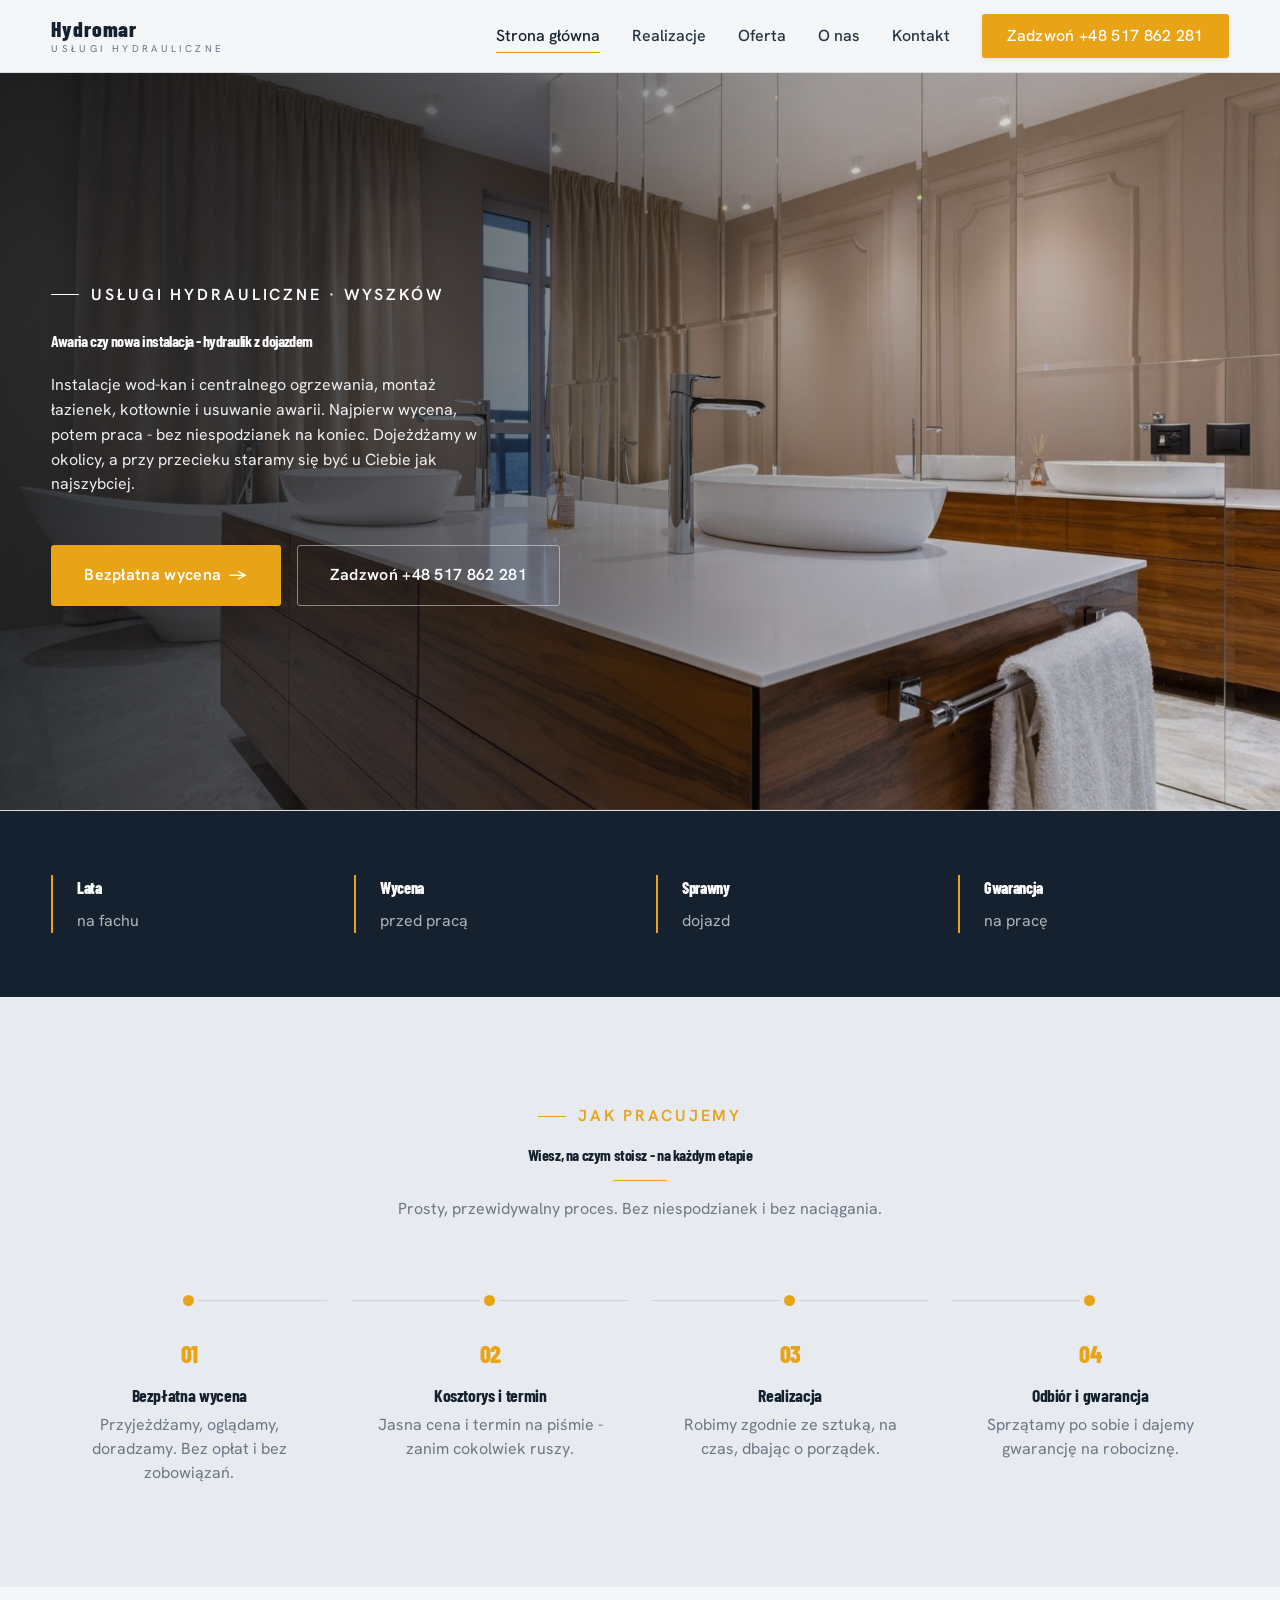
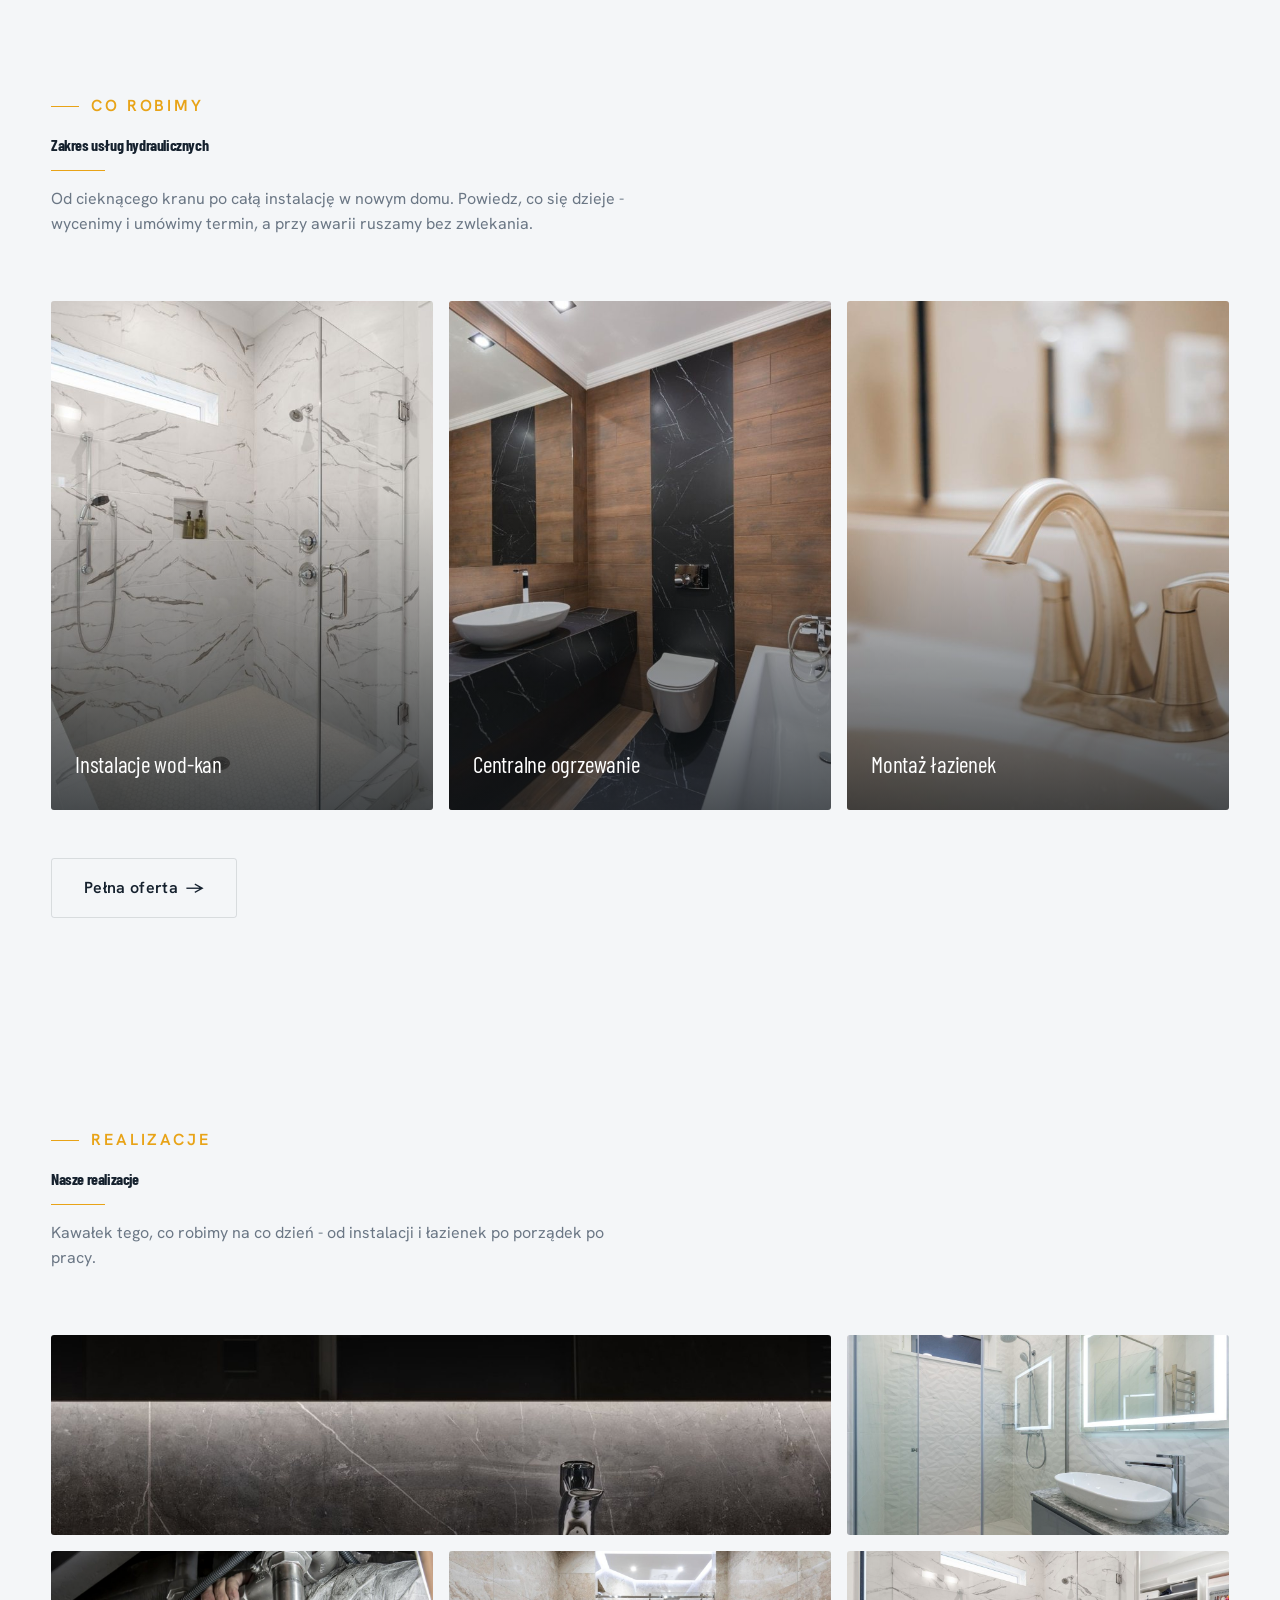
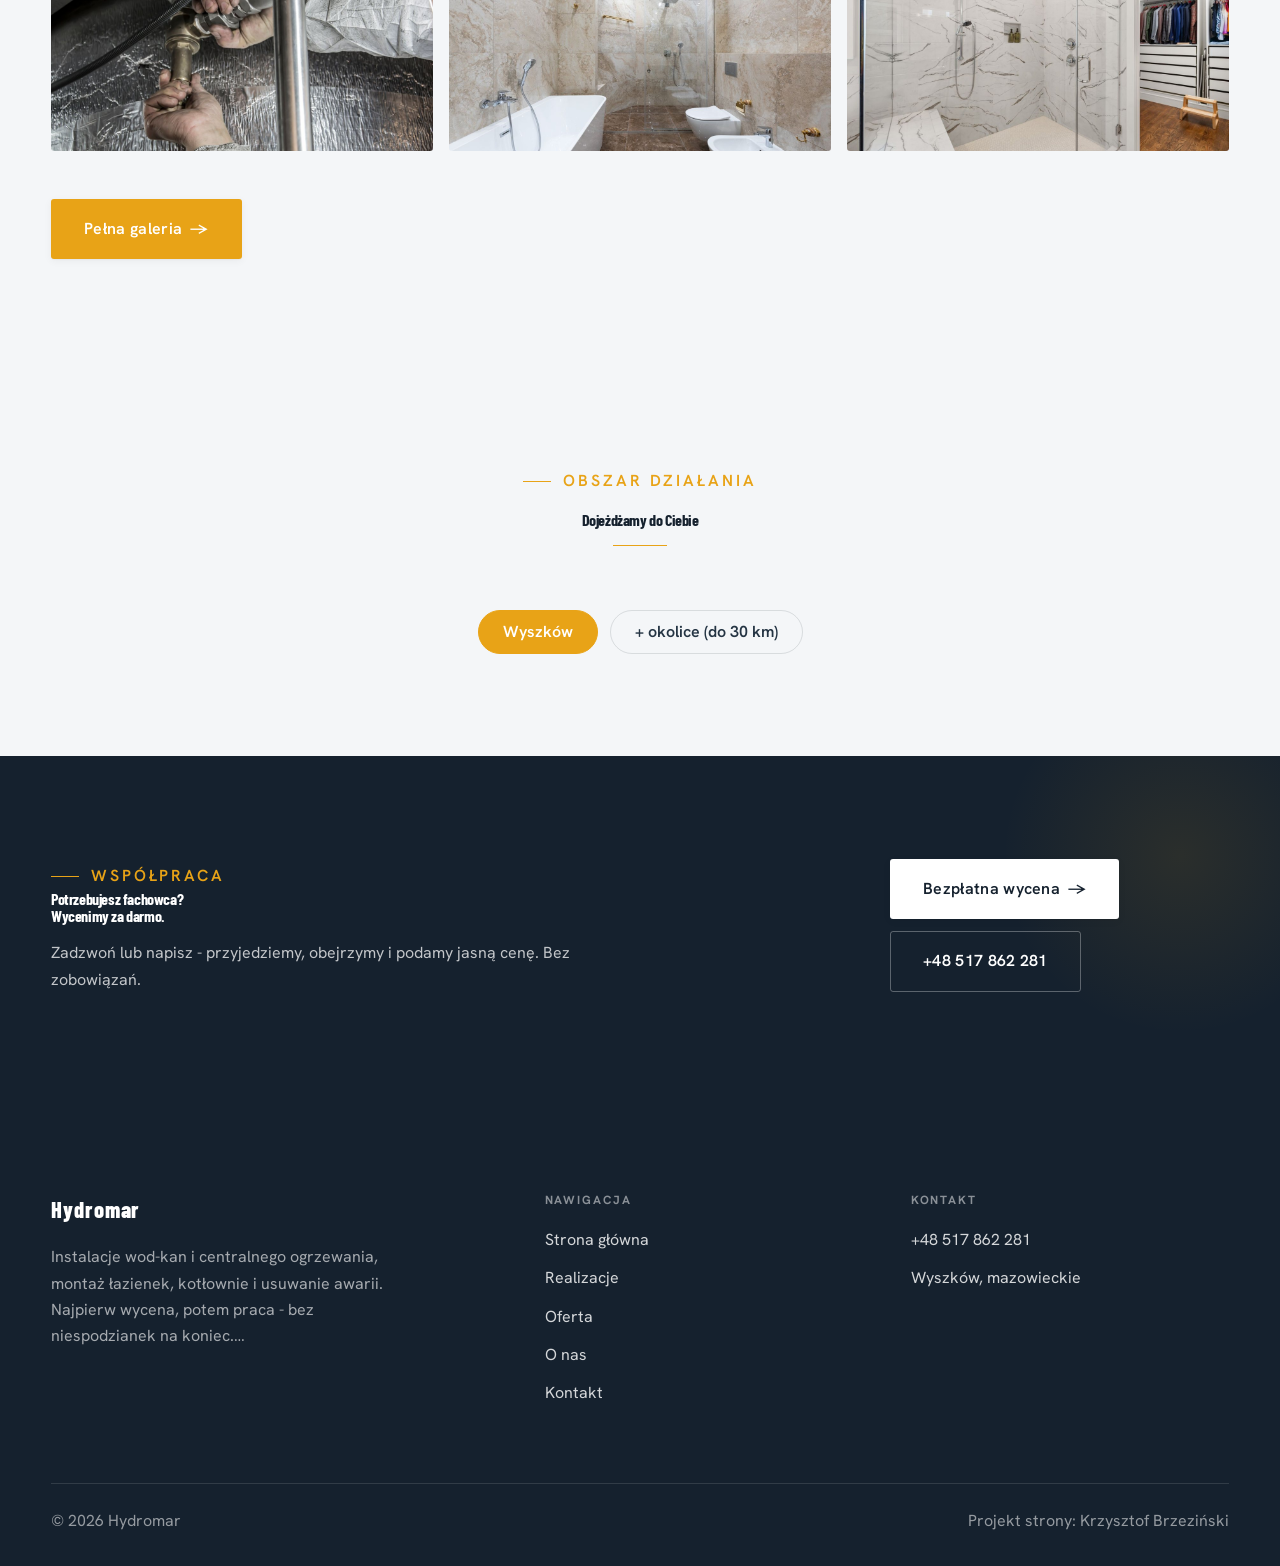
==== index.html @ 0a8b708d "Strona demo: hydromar-uslugi-hydrauliczne" ====
<!DOCTYPE html>
<html lang="pl">
<head>
<meta charset="UTF-8">
<meta name="viewport" content="width=device-width, initial-scale=1.0">
<title>Hydromar - Usługi hydrauliczne · Wyszków</title>
<meta name="description" content="Hydromar - kompleksowe usługi hydrauliczne w okolicy: instalacje wod-kan i c.o., montaż łazienek, kotłownie, usuwanie awarii i przecieków. Wycena przed pracą, sprawny dojazd, gwarancja. Zadzwoń i umów termin.">
<link rel="preconnect" href="https://fonts.googleapis.com">
<link rel="preconnect" href="https://fonts.gstatic.com" crossorigin>
<link href="https://fonts.googleapis.com/css2?family=Barlow+Condensed:wght@500;600;700&family=Hanken+Grotesk:wght@400;500;600&display=swap" rel="stylesheet">
<link rel="stylesheet" href="assets/styles.css">
</head>
<body>

<header class="nav">
  <div class="wrap nav-inner">
    <a class="brand" href="index.html"><span class="name">Hydromar</span><span class="sub">Usługi hydrauliczne</span></a>
    <nav class="nav-links">
      <a href="index.html" class="active">Strona główna</a>
      <a href="realizacje.html">Realizacje</a>
      <a href="oferta.html">Oferta</a>
      <a href="o-nas.html">O nas</a>
      <a href="kontakt.html">Kontakt</a>
      <a href="tel:+48517862281" class="btn btn-accent">Zadzwoń +48 517 862 281</a>
    </nav>
    <button class="nav-toggle" aria-label="Menu"><span></span><span></span><span></span></button>
  </div>
</header>

<section class="hero-cine">
  <img src="img/hero.jpg" alt="Hydromar - Awaria czy nowa instalacja - hydraulik z dojazdem">
  <div class="wrap">
    <div class="hero-copy">
      <span class="eyebrow">Usługi hydrauliczne · Wyszków</span>
      <h1>Awaria czy nowa instalacja - hydraulik z dojazdem</h1>
      <p class="lead">Instalacje wod-kan i centralnego ogrzewania, montaż łazienek, kotłownie i usuwanie awarii. Najpierw wycena, potem praca - bez niespodzianek na koniec. Dojeżdżamy w okolicy, a przy przecieku staramy się być u Ciebie jak najszybciej.</p>
      <div class="hero-actions">
        <a href="kontakt.html" class="btn btn-accent">Bezpłatna wycena <span class="arr">→</span></a>
        <a href="tel:+48517862281" class="btn btn-ghost" style="color:#fff;border-color:rgba(255,255,255,.45)">Zadzwoń +48 517 862 281</a>
      </div>
    </div>
  </div>
</section>
<section class="strip" style="padding-block:0">
  <div class="wrap">
    <div class="item reveal"><div class="k">Lata</div><div class="v">na fachu</div></div>
    <div class="item reveal"><div class="k">Wycena</div><div class="v">przed pracą</div></div>
    <div class="item reveal"><div class="k">Sprawny</div><div class="v">dojazd</div></div>
    <div class="item reveal"><div class="k">Gwarancja</div><div class="v">na pracę</div></div>
  </div>
</section>
<section class="proces">
  <div class="wrap">
    <div class="head center reveal">
      <span class="eyebrow">Jak pracujemy</span>
      <h2>Wiesz, na czym stoisz - na każdym etapie</h2>
      <p>Prosty, przewidywalny proces. Bez niespodzianek i bez naciągania.</p>
    </div>
    <ol class="proces-line">
      <li class="reveal"><span class="pno">01</span><h3>Bezpłatna wycena</h3><p>Przyjeżdżamy, oglądamy, doradzamy. Bez opłat i bez zobowiązań.</p></li>
      <li class="reveal"><span class="pno">02</span><h3>Kosztorys i termin</h3><p>Jasna cena i termin na piśmie - zanim cokolwiek ruszy.</p></li>
      <li class="reveal"><span class="pno">03</span><h3>Realizacja</h3><p>Robimy zgodnie ze sztuką, na czas, dbając o porządek.</p></li>
      <li class="reveal"><span class="pno">04</span><h3>Odbiór i gwarancja</h3><p>Sprzątamy po sobie i dajemy gwarancję na robociznę.</p></li>
    </ol>
  </div>
</section>
<section>
  <div class="wrap">
    <div class="head reveal">
      <span class="eyebrow">Co robimy</span>
      <h2>Zakres usług hydraulicznych</h2>
      <p>Od cieknącego kranu po całą instalację w nowym domu. Powiedz, co się dzieje - wycenimy i umówimy termin, a przy awarii ruszamy bez zwlekania.</p>
    </div>
    <div class="gateways">
      <a href="oferta.html" class="gateway reveal"><img src="img/g2.jpg" alt="Instalacje wod-kan"><span class="g-ttl">Instalacje wod-kan</span></a>
      <a href="oferta.html" class="gateway reveal"><img src="img/g3.jpg" alt="Centralne ogrzewanie"><span class="g-ttl">Centralne ogrzewanie</span></a>
      <a href="oferta.html" class="gateway reveal"><img src="img/g4.jpg" alt="Montaż łazienek"><span class="g-ttl">Montaż łazienek</span></a>
    </div>
    <div style="margin-top:var(--space-7)" class="reveal"><a href="oferta.html" class="btn btn-ghost">Pełna oferta <span class="arr">→</span></a></div>
  </div>
</section>
<section>
  <div class="wrap">
    <div class="head reveal">
      <span class="eyebrow">Realizacje</span>
      <h2>Nasze realizacje</h2>
      <p>Kawałek tego, co robimy na co dzień - od instalacji i łazienek po porządek po pracy.</p>
    </div>
    <div class="gallery">
      <div class="tile t-two3 reveal"><img src="img/g5.jpg" alt="Instalacja wod-kan"><div class="cap">Instalacja wod-kan</div></div>
      <div class="tile t-third reveal"><img src="img/g6.jpg" alt="Łazienka pod klucz"><div class="cap">Łazienka pod klucz</div></div>
      <div class="tile t-third reveal"><img src="img/about.jpg" alt="Centralne ogrzewanie"><div class="cap">Centralne ogrzewanie</div></div>
      <div class="tile t-third reveal"><img src="img/g1.jpg" alt="Kotłownia"><div class="cap">Kotłownia</div></div>
      <div class="tile t-third reveal"><img src="img/g2.jpg" alt="Usuwanie awarii"><div class="cap">Usuwanie awarii</div></div>
    </div>
    <div style="margin-top:var(--space-7)" class="reveal"><a href="realizacje.html" class="btn btn-accent">Pełna galeria <span class="arr">→</span></a></div>
  </div>
</section>
<section class="obszar">
  <div class="wrap">
    <div class="head center reveal">
      <span class="eyebrow">Obszar działania</span>
      <h2>Dojeżdżamy do Ciebie</h2>
    </div>
    <ul class="obszar-list reveal"><li class="is-home">Wyszków</li><li>+ okolice (do 30 km)</li></ul>
  </div>
</section>
<section class="cta">
  <div class="wrap">
    <div class="reveal">
      <span class="eyebrow">Współpraca</span>
      <h2>Potrzebujesz fachowca? Wycenimy za darmo.</h2>
      <p>Zadzwoń lub napisz - przyjedziemy, obejrzymy i podamy jasną cenę. Bez zobowiązań.</p>
    </div>
    <div class="cta-actions reveal">
      <a href="kontakt.html" class="btn btn-light">Bezpłatna wycena <span class="arr">→</span></a>
      <a href="tel:+48517862281" class="btn btn-ghost" style="color:#fff;border-color:rgba(255,255,255,.3)">+48 517 862 281</a>
    </div>
  </div>
</section>

<footer>
  <div class="wrap">
    <div class="foot-grid">
      <div class="foot-brand">
        <div class="name">Hydromar</div>
        <p>Instalacje wod-kan i centralnego ogrzewania, montaż łazienek, kotłownie i usuwanie awarii. Najpierw wycena, potem praca - bez niespodzianek na koniec.…</p>
      </div>
      <div class="foot-col">
        <h4>Nawigacja</h4>
        <a href="index.html">Strona główna</a>
        <a href="realizacje.html">Realizacje</a>
        <a href="oferta.html">Oferta</a>
        <a href="o-nas.html">O nas</a>
        <a href="kontakt.html">Kontakt</a>
      </div>
      <div class="foot-col">
        <h4>Kontakt</h4>
        <a href="tel:+48517862281">+48 517 862 281</a>
        <p>Wyszków, mazowieckie</p>
      </div>
    </div>
    <div class="foot-bot">
      <span>© 2026 Hydromar</span>
      <span>Projekt strony: Krzysztof Brzeziński</span>
    </div>
  </div>
</footer>
<div class="sticky-call"><a class="sc-call" href="tel:+48517862281">📞 Zadzwoń</a><a class="sc-quote" href="kontakt.html">Bezpłatna wycena</a></div>

<script src="assets/main.js"></script>
</body>
</html>
---- assets/styles.css ----
/* ============================================================
   STOLBASZ — premium, architektoniczny B2B fit-out
   Jasna paleta, zero brązu. System wg premium-web-craft.
   Projekt strony: Krzysztof Brzeziński
   ============================================================ */

:root{
  /* PALETA — jasna, architektoniczna, chłodna */
  --paper:#F4F6F8;          /* główne tło */
  --paper-2:#E7EBEF;        /* sekcje alternatywne (chłodny jasny szary) */
  --paper-3:#E7EBEF;        /* delikatne wypełnienia */
  --ink:#15212E;            /* tekst główny — chłodny grafit */
  --ink-soft:#243443;       /* nagłówki drugorzędne */
  --muted:#6B7785;          /* tekst poboczny */
  --line:rgba(21,33,46,.12);/* hairline */
  --accent:#E8A317;         /* stonowany petrol-slate — jedyny akcent */
  --accent-d:#C9870C;
  --accent-soft:rgba(232,163,23,.10);
  --dark:#15212E;           /* sekcje ciemne (stopka/CTA) */

  /* ODSTĘPY — skala 4/8 */
  --space-1:4px; --space-2:8px; --space-3:12px; --space-4:16px; --space-5:24px;
  --space-6:32px; --space-7:48px; --space-8:64px; --space-9:96px; --space-10:128px;

  /* TYPOGRAFIA — fluid clamp() */
  --text-sm:clamp(.82rem,.8rem+.1vw,.9rem);
  --text-base:clamp(1rem,.97rem+.15vw,1.1rem);
  --text-lg:clamp(1.12rem,1.05rem+.3vw,1.3rem);
  --text-h3:clamp(1.2rem,1.1rem+.5vw,1.5rem);
  --text-h2:clamp(1.9rem,1.5rem+1.9vw,2.8rem);
  --text-h1:clamp(2.6rem,1.9rem+3.6vw,4.6rem);

  /* PROMIENIE — architektoniczne, raczej ostre */
  --r-sm:3px; --r-md:6px; --r-lg:10px;

  /* RUCH */
  --ease:cubic-bezier(.25,.46,.45,.94); --dur:.24s;

  /* CIENIE — miękkie, warstwowe */
  --sh-sm:0 1px 2px rgba(16,24,32,.04), 0 2px 8px rgba(16,24,32,.05);
  --sh-md:0 2px 6px rgba(16,24,32,.05), 0 12px 28px -8px rgba(16,24,32,.12);
  --sh-lg:0 6px 14px rgba(16,24,32,.07), 0 26px 56px -18px rgba(16,24,32,.22);

  --hairline:1px solid var(--line);

  --font-display:'Barlow Condensed','Hanken Grotesk',sans-serif;
  --font-body:'Hanken Grotesk',sans-serif;
}

*{box-sizing:border-box;margin:0;padding:0}
html{scroll-behavior:smooth}
body{
  font-family:var(--font-body);
  font-size:var(--text-base);
  line-height:1.65;
  color:var(--ink);
  background:var(--paper);
  -webkit-font-smoothing:antialiased;
  text-rendering:optimizeLegibility;
}
img{max-width:100%;display:block}
a{color:inherit;text-decoration:none}

.wrap{width:min(92%,1180px);margin-inline:auto}
section{padding-block:clamp(52px,6.5vw,96px)}

h1,h2,h3{font-family:var(--font-display);font-weight:700;line-height:1.08;letter-spacing:-.02em;color:var(--ink)}
h1{font-size:var(--text-h1);letter-spacing:-.035em}
h2{font-size:var(--text-h2);letter-spacing:-.025em}
h3{font-size:var(--text-h3)}
p{max-width:65ch}

.eyebrow{
  font-family:var(--font-body);
  font-size:var(--text-sm);
  font-weight:600;
  letter-spacing:.18em;
  text-transform:uppercase;
  color:var(--accent);
  display:inline-flex;align-items:center;gap:var(--space-3);
}
.eyebrow::before{content:"";width:28px;height:1px;background:var(--accent);display:inline-block}

.muted{color:var(--muted)}
.lead{font-size:var(--text-lg);line-height:1.55;color:var(--ink-soft);max-width:50ch}

/* ---------- BUTTONS ---------- */
.btn{
  display:inline-flex;align-items:center;gap:var(--space-2);
  font-weight:600;font-size:var(--text-sm);letter-spacing:.02em;
  padding:var(--space-4) var(--space-6);
  border-radius:var(--r-sm);
  transition:transform var(--dur) var(--ease),box-shadow var(--dur) var(--ease),background var(--dur) var(--ease);
  cursor:pointer;border:1px solid transparent;
}
.btn-accent{background:var(--accent);color:#fff;box-shadow:var(--sh-sm)}
.btn-accent:hover{background:var(--accent-d);transform:translateY(-2px);box-shadow:var(--sh-md)}
.btn-accent:active{transform:translateY(0);box-shadow:var(--sh-sm)}
.btn-ghost{background:transparent;color:var(--ink);border-color:var(--line)}
.btn-ghost:hover{border-color:var(--accent);color:var(--accent);transform:translateY(-2px)}
.btn-light{background:#fff;color:var(--ink);box-shadow:var(--sh-sm)}
.btn-light:hover{transform:translateY(-2px);box-shadow:var(--sh-md)}
.btn .arr{transition:transform var(--dur) var(--ease)}
.btn:hover .arr{transform:translateX(4px)}

/* ---------- NAV ---------- */
.nav{
  position:sticky;top:0;z-index:50;
  background:color-mix(in srgb,var(--paper) 88%,transparent);
  backdrop-filter:saturate(140%) blur(10px);
  border-bottom:var(--hairline);
}
.nav-inner{display:flex;align-items:center;justify-content:space-between;height:72px}
.brand{display:flex;flex-direction:column;line-height:1}
.brand .name{font-family:var(--font-display);font-weight:800;font-size:1.35rem;letter-spacing:.04em}
.brand .sub{font-size:.62rem;letter-spacing:.34em;text-transform:uppercase;color:var(--muted);margin-top:5px}
.nav-links{display:flex;align-items:center;gap:var(--space-6)}
.nav-links a{font-size:var(--text-sm);font-weight:500;color:var(--ink-soft);position:relative;padding-block:4px;transition:color var(--dur) var(--ease)}
.nav-links a::after{content:"";position:absolute;left:0;bottom:0;width:0;height:1.5px;background:var(--accent);transition:width var(--dur) var(--ease)}
.nav-links a:hover,.nav-links a.active{color:var(--ink)}
.nav-links a:hover::after,.nav-links a.active::after{width:100%}
.nav-links .btn{padding:var(--space-2) var(--space-5)}
/* przyciski w nav: właściwy kolor (przebij .nav-links a) + bez podkreślenia */
.nav-links a.btn-accent{color:#fff}
.nav-links a.btn-ghost,.nav-links a.btn-light{color:var(--ink)}
.nav-links a.btn::after{display:none}
.nav-toggle{display:none;background:none;border:none;cursor:pointer;flex-direction:column;gap:5px;padding:8px}
.nav-toggle span{width:24px;height:2px;background:var(--ink);transition:var(--dur)}

/* ---------- HERO (split) ---------- */
.hero{position:relative;overflow:hidden;border-bottom:var(--hairline)}
.hero-grid{display:grid;grid-template-columns:1.05fr .95fr;gap:clamp(24px,4vw,60px);align-items:center;
  padding-block:clamp(36px,4.5vw,64px)}
.hero-copy .eyebrow{margin-bottom:var(--space-5)}
.hero-copy h1{margin-bottom:var(--space-5)}
.hero-copy .lead{margin-bottom:var(--space-7)}
.hero-actions{display:flex;flex-wrap:wrap;gap:var(--space-4)}
.hero-art{position:relative;aspect-ratio:4/3;border-radius:var(--r-lg);overflow:hidden;box-shadow:var(--sh-lg)}
.hero-art img{width:100%;height:100%;object-fit:cover}
.hero-art::after{content:"";position:absolute;inset:0;background:linear-gradient(180deg,transparent 55%,rgba(18,24,28,.28))}
.hero-badge{position:absolute;left:var(--space-5);bottom:var(--space-5);z-index:2;
  background:rgba(252,252,251,.94);backdrop-filter:blur(4px);
  border-radius:var(--r-md);padding:var(--space-4) var(--space-5);box-shadow:var(--sh-md);max-width:78%}
.hero-badge strong{display:block;font-family:var(--font-display);font-size:1rem;letter-spacing:-.01em}
.hero-badge span{font-size:var(--text-sm);color:var(--muted)}

/* ---------- HERO duży / kinowy (strona główna) ---------- */
.hero-cine{position:relative;min-height:clamp(560px,82vh,840px);min-height:clamp(560px,82svh,840px);display:flex;align-items:center;overflow:hidden;border-bottom:var(--hairline)}
.hero-cine>img{position:absolute;inset:0;width:100%;height:100%;object-fit:cover;z-index:0}
.hero-cine::after{content:"";position:absolute;inset:0;z-index:1;
  background:linear-gradient(95deg,rgba(13,18,23,.86) 0%,rgba(13,18,23,.64) 32%,rgba(13,18,23,.24) 62%,rgba(13,18,23,.04) 100%)}
.hero-cine .wrap{position:relative;z-index:2;padding-block:var(--space-8)}
.hero-cine .hero-copy{max-width:660px}
.hero-cine .eyebrow{color:#fff;margin-bottom:var(--space-5)}
.hero-cine .eyebrow::before{background:#fff}
.hero-cine h1{color:#fff;margin-bottom:var(--space-5);font-size:clamp(2.9rem,2rem+4.4vw,5.2rem)}
.hero-cine .lead{color:rgba(255,255,255,.92);max-width:48ch;margin-bottom:var(--space-7)}
.hero-cine .hero-actions{display:flex;flex-wrap:wrap;gap:var(--space-4)}
@media(max-width:680px){
  .hero-cine{min-height:clamp(520px,76vh,640px);min-height:clamp(520px,76svh,640px);align-items:flex-end}
  .hero-cine::after{background:linear-gradient(0deg,rgba(13,18,23,.9) 6%,rgba(13,18,23,.45) 55%,rgba(13,18,23,.25) 100%)}
  .hero-cine .wrap{padding-bottom:var(--space-9)}
}

/* full-bleed hero variant (podstrony) */
.pagehead{position:relative;min-height:46vh;min-height:46svh;display:flex;align-items:flex-end;overflow:hidden;border-bottom:var(--hairline)}
.pagehead img{position:absolute;inset:0;width:100%;height:100%;object-fit:cover}
.pagehead::after{content:"";position:absolute;inset:0;background:linear-gradient(180deg,rgba(18,24,28,.25),rgba(18,24,28,.62))}
.pagehead .wrap{position:relative;z-index:2;padding-block:var(--space-9);color:#fff}
.pagehead h1{color:#fff;max-width:18ch}
.pagehead .eyebrow{color:#fff}
.pagehead .eyebrow::before{background:#fff}
.pagehead p{color:rgba(255,255,255,.86);margin-top:var(--space-4);max-width:54ch}

/* ---------- STRIP (pasek skrótów / liczby) ---------- */
.strip{background:var(--dark);color:#fff}
.strip .wrap{display:grid;grid-template-columns:repeat(4,1fr);gap:var(--space-6);padding-block:var(--space-8)}
.strip .item .k{font-family:var(--font-display);font-size:clamp(1.6rem,1.2rem+1.4vw,2.4rem);font-weight:800;letter-spacing:-.02em;color:#fff}
.strip .item .v{font-size:var(--text-sm);color:rgba(255,255,255,.66);margin-top:var(--space-2);line-height:1.45}
.strip .item{border-left:2px solid var(--accent);padding-left:var(--space-5)}

/* ---------- SECTION HEAD ---------- */
.head{max-width:48rem;margin-bottom:var(--space-8)}
.head.center{margin-inline:auto;text-align:center}
.head .eyebrow{margin-bottom:var(--space-4)}
.head h2{margin-bottom:var(--space-4)}
.head p{color:var(--muted);font-size:var(--text-lg);line-height:1.55}
.head.center p{margin-inline:auto}

/* ---------- INTRO SPLIT ---------- */
.split{display:grid;grid-template-columns:.92fr 1.08fr;gap:clamp(28px,5vw,80px);align-items:center}
.split.rev{grid-template-columns:1.08fr .92fr}
.split.rev .split-art{order:-1}
.split-art{position:relative;aspect-ratio:5/4;border-radius:var(--r-lg);overflow:hidden;box-shadow:var(--sh-lg)}
.split-art img{width:100%;height:100%;object-fit:cover}
.split-copy h2{margin-bottom:var(--space-5)}
.split-copy p+p{margin-top:var(--space-4)}
.split-copy .btn{margin-top:var(--space-6)}

/* ---------- SERVICES (zakres) ---------- */
.svc-grid{display:grid;grid-template-columns:repeat(auto-fit,minmax(280px,1fr));gap:var(--space-5)}
.svc{background:#fff;border:var(--hairline);border-radius:var(--r-md);padding:var(--space-7) var(--space-6);
  transition:transform var(--dur) var(--ease),box-shadow var(--dur) var(--ease),border-color var(--dur) var(--ease);
  position:relative;overflow:hidden}
.svc::before{content:"";position:absolute;left:0;top:0;width:3px;height:0;background:var(--accent);transition:height var(--dur) var(--ease)}
.svc:hover{transform:translateY(-4px);box-shadow:var(--sh-md);border-color:transparent}
.svc:hover::before{height:100%}
.svc .ic{font-family:var(--font-display);font-size:.8rem;font-weight:700;letter-spacing:.12em;color:var(--accent);margin-bottom:var(--space-4)}
.svc h3{margin-bottom:var(--space-3);font-size:1.22rem}
.svc p{color:var(--muted);font-size:var(--text-base);line-height:1.6}

/* big detailed service rows */
.svc-row{display:grid;grid-template-columns:.8fr 1.2fr;gap:clamp(20px,4vw,60px);align-items:center;padding-block:var(--space-8)}
.svc-row+.svc-row{border-top:var(--hairline)}
.svc-row.rev{grid-template-columns:1.2fr .8fr}
.svc-row.rev .svc-row-art{order:-1}
.svc-row-art{aspect-ratio:4/3;border-radius:var(--r-md);overflow:hidden;box-shadow:var(--sh-md)}
.svc-row-art img{width:100%;height:100%;object-fit:cover}
.svc-row h3{font-size:1.5rem;margin-bottom:var(--space-4)}
.svc-row .num{font-family:var(--font-display);font-size:.85rem;font-weight:700;letter-spacing:.14em;color:var(--accent);display:block;margin-bottom:var(--space-3)}
.svc-row ul{list-style:none;margin-top:var(--space-4);display:flex;flex-direction:column;gap:var(--space-2)}
.svc-row li{position:relative;padding-left:var(--space-5);color:var(--muted);font-size:var(--text-base)}
.svc-row li::before{content:"";position:absolute;left:0;top:.62em;width:8px;height:1px;background:var(--accent)}

/* ---------- GALLERY (realizacje) ---------- */
.gallery{display:grid;grid-template-columns:repeat(12,1fr);gap:var(--space-4);grid-auto-rows:200px}
.tile{position:relative;overflow:hidden;border-radius:var(--r-md);box-shadow:var(--sh-sm);
  transition:transform var(--dur) var(--ease),box-shadow var(--dur) var(--ease)}
.tile img{width:100%;height:100%;object-fit:cover;transition:transform .6s var(--ease)}
.tile:hover{box-shadow:var(--sh-md)}
.tile:hover img{transform:scale(1.05)}
.tile .cap{position:absolute;left:0;right:0;bottom:0;padding:var(--space-5) var(--space-4) var(--space-4);
  background:linear-gradient(transparent,rgba(18,24,28,.78));color:#fff;
  font-size:var(--text-sm);font-weight:600;letter-spacing:.01em;
  opacity:0;transform:translateY(8px);transition:var(--dur) var(--ease)}
.tile:hover .cap{opacity:1;transform:translateY(0)}
.tile .cap small{display:block;font-weight:400;opacity:.78;letter-spacing:.04em;text-transform:uppercase;font-size:.66rem;margin-top:3px}
/* bento spans */
.t-wide{grid-column:span 6}
.t-tall{grid-column:span 6;grid-row:span 2}
.t-std{grid-column:span 6}
.t-third{grid-column:span 4}
.t-two3{grid-column:span 8}

/* ---------- TRUST / WIARYGODNOŚĆ ---------- */
.trust{background:var(--paper-2)}
.trust-grid{display:grid;grid-template-columns:repeat(auto-fit,minmax(240px,1fr));gap:var(--space-5);margin-top:var(--space-7)}
.trust-card{background:#fff;border-radius:var(--r-md);padding:var(--space-7) var(--space-6);box-shadow:var(--sh-sm);border-top:3px solid var(--accent)}
.trust-card .big{font-family:var(--font-display);font-size:clamp(1.8rem,1.3rem+1.6vw,2.6rem);font-weight:800;letter-spacing:-.02em;color:var(--ink);line-height:1}
.trust-card h3{font-size:1.12rem;margin:var(--space-3) 0 var(--space-2)}
.trust-card p{color:var(--muted);font-size:var(--text-base);line-height:1.55}

/* ---------- CTA band ---------- */
.cta{background:var(--dark);color:#fff;position:relative;overflow:hidden}
.cta .wrap{display:grid;grid-template-columns:1.4fr .6fr;gap:var(--space-7);align-items:center;position:relative;z-index:2}
.cta h2{color:#fff;max-width:20ch}
.cta p{color:rgba(255,255,255,.74);margin-top:var(--space-4)}
.cta-actions{display:flex;flex-direction:column;gap:var(--space-3);align-items:flex-start}
.cta::before{content:"";position:absolute;right:-80px;top:-80px;width:360px;height:360px;border-radius:50%;
  background:radial-gradient(circle,var(--accent-soft),transparent 70%)}

/* ---------- CONTACT ---------- */
.contact-grid{display:grid;grid-template-columns:.85fr 1.15fr;gap:clamp(28px,4vw,56px);align-items:start}
.info-list{display:flex;flex-direction:column;gap:var(--space-2)}
.info-row{display:flex;gap:var(--space-4);align-items:flex-start;padding-block:var(--space-4);border-bottom:var(--hairline)}
.info-row .ic{flex:none;width:42px;height:42px;display:grid;place-items:center;border-radius:50%;
  background:var(--accent-soft);color:var(--accent);font-size:1.05rem}
.info-row .lbl{font-size:.72rem;letter-spacing:.14em;text-transform:uppercase;color:var(--muted)}
.info-row .val{font-weight:600;font-size:var(--text-base);margin-top:2px}
.info-row a.val:hover{color:var(--accent)}
.map{border:none;border-radius:var(--r-lg);box-shadow:var(--sh-md);width:100%;height:100%;min-height:380px;filter:grayscale(.2) contrast(1.02)}
.form{background:#fff;border:var(--hairline);border-radius:var(--r-lg);padding:clamp(24px,3vw,40px);box-shadow:var(--sh-sm)}
.form .fld{margin-bottom:var(--space-5)}
.form label{display:block;font-size:var(--text-sm);font-weight:600;margin-bottom:var(--space-2)}
.form input,.form textarea{width:100%;font-family:inherit;font-size:var(--text-base);color:var(--ink);
  padding:var(--space-4);border:var(--hairline);border-radius:var(--r-sm);background:var(--paper);transition:border-color var(--dur)}
.form input:focus,.form textarea:focus{outline:none;border-color:var(--accent);background:#fff}
.form textarea{resize:vertical;min-height:120px}
.form .note{font-size:var(--text-sm);color:var(--muted);margin-top:var(--space-3)}

/* ---------- FOOTER ---------- */
footer{background:var(--dark);color:#fff;padding-block:var(--space-9) var(--space-6)}
.foot-grid{display:grid;grid-template-columns:1.4fr 1fr 1fr;gap:var(--space-7);margin-bottom:var(--space-8)}
.foot-brand .name{font-family:var(--font-display);font-weight:800;font-size:1.4rem;letter-spacing:.04em}
.foot-brand p{color:rgba(255,255,255,.62);margin-top:var(--space-4);font-size:var(--text-base);max-width:38ch}
.foot-col h4{font-size:.74rem;letter-spacing:.16em;text-transform:uppercase;color:rgba(255,255,255,.5);margin-bottom:var(--space-4)}
.foot-col a,.foot-col p{display:block;color:rgba(255,255,255,.82);font-size:var(--text-base);margin-bottom:var(--space-3)}
.foot-col a:hover{color:#fff}
.foot-bot{border-top:1px solid rgba(255,255,255,.12);padding-top:var(--space-5);display:flex;justify-content:space-between;flex-wrap:wrap;gap:var(--space-3);
  font-size:var(--text-sm);color:rgba(255,255,255,.55)}
.foot-bot a:hover{color:#fff}

/* ---------- REVEAL ---------- */
.reveal{opacity:0;transform:translateY(22px);transition:opacity .6s var(--ease),transform .6s var(--ease)}
.reveal.in{opacity:1;transform:none}

/* ---------- RESPONSIVE ---------- */
@media(max-width:920px){
  .hero-grid,.split,.split.rev,.svc-row,.svc-row.rev,.cta .wrap,.contact-grid,.foot-grid{grid-template-columns:1fr}
  .split.rev .split-art,.svc-row.rev .svc-row-art{order:0}
  .hero-art{aspect-ratio:16/10;max-height:420px}
  .strip .wrap{grid-template-columns:repeat(2,1fr);gap:var(--space-7)}
  .gallery{grid-auto-rows:180px}
  .t-wide,.t-tall,.t-std,.t-third,.t-two3{grid-column:span 6}
  .t-tall{grid-row:span 1}
  .cta-actions{flex-direction:row;flex-wrap:wrap}
  .foot-grid{gap:var(--space-6)}
}
@media(max-width:680px){
  .nav-links{position:fixed;inset:72px 0 auto 0;background:var(--paper);flex-direction:column;align-items:stretch;
    gap:0;padding:var(--space-4) 6%;border-bottom:var(--hairline);box-shadow:var(--sh-md);
    transform:translateY(-120%);transition:transform var(--dur) var(--ease)}
  .nav-links.open{transform:translateY(0)}
  .nav-links a{padding-block:var(--space-4);border-bottom:var(--hairline)}
  .nav-links .btn{margin-top:var(--space-3);justify-content:center}
  .nav-toggle{display:flex}
  .strip .wrap{grid-template-columns:1fr}
  .gallery{grid-template-columns:repeat(6,1fr)}
  .foot-grid{grid-template-columns:1fr}
}
@media(prefers-reduced-motion:reduce){
  *{animation-duration:.01ms!important;transition:none!important}
  .reveal{opacity:1!important;transform:none!important}
  html{scroll-behavior:auto}
}

/* ============================================================
   PREMIUM LAYER — destylat deep-researchu branż (anty-AI, spokój).
   Zmienne STOLBASZ (--accent/--ink/--paper/--line/--dark). Ruch ledwo
   zauważalny, krzywa cubic-bezier(.16,.84,.44,1); prefers-reduced-motion
   pokryte blanketem wyżej. Karty hairline zamiast cieni = #1 sygnał „nie-AI".
   ============================================================ */

/* więcej oddechu między sekcjami (liderzy: 110-130px) */
section{padding-block:clamp(64px,8vw,128px)}

/* 1) Aksamitny reveal — dłuższa, miękka krzywa zamiast „skoku" */
.reveal{transition:opacity .9s cubic-bezier(.16,.84,.44,1),transform .9s cubic-bezier(.16,.84,.44,1);will-change:opacity,transform}
/* stagger TYLKO w galerii (tam pozycja = porządek dzieci) */
.gallery .reveal:nth-child(2){transition-delay:.07s}
.gallery .reveal:nth-child(3){transition-delay:.14s}
.gallery .reveal:nth-child(4){transition-delay:.21s}
.gallery .reveal:nth-child(5){transition-delay:.28s}
.gallery .reveal:nth-child(6){transition-delay:.35s}

/* 2) Hero — Ken Burns POPRAWNY (czysty powolny zoom od środka, BEZ translateY).
   Historia 26.06: stary wariant miał translateY(-1.2%) → widoczny dryf GÓRA-DÓŁ
   = skarga „hero lata/rusza się". Poprawny KB (jak działające gastro/studio):
   sam scale, transform-origin center, wolno, desktop-only, respektuje reduced-motion.
   ZASADA: Ken Burns = TYLKO scale (zoom). Nigdy translateY/translateX w pętli hero. */
@keyframes heroBreath{from{transform:scale(1.05)}to{transform:scale(1.12)}}
@media(min-width:900px){
  .hero-cine>img{transform-origin:center;will-change:transform;backface-visibility:hidden;
    animation:heroBreath 30s ease-out infinite alternate}
}

/* 3) Akcentowy hairline pod nagłówkiem sekcji, który „rysuje się" przy wejściu */
.head h2{position:relative;padding-bottom:18px}
.head h2::after{content:"";position:absolute;left:0;bottom:0;height:1px;width:0;background:var(--accent);transition:width 1s cubic-bezier(.16,.84,.44,1) .15s}
.head.center h2::after{left:50%;transform:translateX(-50%)}
.head.reveal.in h2::after,.head.center.reveal.in h2::after{width:54px}

/* 4) Karty HAIRLINE zamiast cieni/zaokrągleń (najmocniejszy anty-AI detal) */
.svc{background:transparent;border:1px solid var(--line);border-radius:var(--r-sm);box-shadow:none}
.svc:hover{box-shadow:none;border-color:var(--accent);transform:translateY(-3px)}
.trust-card{background:transparent;box-shadow:none;border:1px solid var(--line);border-top:2px solid var(--accent);border-radius:var(--r-sm)}
.tile{box-shadow:none;border-radius:var(--r-sm)}
.tile:hover{box-shadow:none}

/* 5) Sticky-nav kondensuje się po przewinięciu (sygnał dopracowania) */
.nav{transition:box-shadow .4s ease,background .4s ease}
.nav.is-stuck{box-shadow:0 1px 0 var(--line),0 14px 30px -24px rgba(0,0,0,.45)}
.nav-inner{transition:height .35s var(--ease)}
.nav.is-stuck .nav-inner{height:60px}

/* 6) MANIFESTO — pełnoekranowy cytat-bohater (zastępuje generyczne „Dlaczego my") */
.manifesto{background:var(--paper-2);text-align:center}
.manifesto .wrap{max-width:60rem}
.manifesto p{font-family:var(--font-display);font-style:italic;font-size:clamp(1.6rem,1rem+2.4vw,2.8rem);line-height:1.32;color:var(--ink-soft);margin-inline:auto;max-width:26ch;position:relative;padding-top:var(--space-8)}
.manifesto p::before{content:"";position:absolute;top:0;left:50%;transform:translateX(-50%);width:54px;height:1px;background:var(--accent)}
.manifesto p span{color:var(--accent);font-style:italic}

/* 7) GATEWAYS — 3 duże bramy-zdjęcia (zamiast paska menu usług) */
.gateways{display:grid;grid-template-columns:repeat(3,1fr);gap:var(--space-4)}
.gateway{position:relative;aspect-ratio:3/4;overflow:hidden;border-radius:var(--r-sm);display:block}
.gateway img{width:100%;height:100%;object-fit:cover;transition:transform .8s var(--ease),filter .5s var(--ease)}
.gateway::after{content:"";position:absolute;inset:0;background:linear-gradient(180deg,transparent 38%,rgba(18,24,28,.74))}
.gateway:hover img{transform:scale(1.05);filter:brightness(1.05)}
.gateway .g-ttl{position:absolute;left:0;right:0;bottom:0;z-index:2;padding:var(--space-6) var(--space-5);color:#fff;font-family:var(--font-display);font-size:1.45rem;letter-spacing:-.01em;line-height:1.15}
.gateway .g-ttl small{display:block;font-family:var(--font-body);font-size:var(--text-sm);font-weight:400;opacity:.82;letter-spacing:.03em;margin-top:5px}
@media(max-width:760px){.gateways{grid-template-columns:1fr}.gateway{aspect-ratio:16/10}}

/* 8) LOGO klienta w nagłówku (gdy podane --logo) */
.brand-logo{height:40px;width:auto;max-width:220px;object-fit:contain;display:block}
.nav.is-stuck .brand-logo{height:34px}
@media(max-width:680px){.brand-logo{height:32px}}

/* === rodzina: fachowcy === */
/* ============================================================
   RODZINA: FACHOWCY (hydraulik/elektryk/remont/brukarstwo/ogrodzenia)
   Doklejane NA WIERZCH base.css. Dziedziczy paletę/fonty skórki (trade/elektryk).
   Filozofia: telefon-bohater + zaufanie + „bezpłatna wycena". Spokój, nie krzyk.
   (count-up i podwójny iframe mapy świadomie pominięte - krytyka blueprintu.)
   ============================================================ */

/* --- PROCES - oś „jak pracujemy" (podpis rodziny, czego nie ma w meblach) --- */
.proces{background:var(--paper-2)}
.proces-line{list-style:none;display:grid;grid-template-columns:repeat(4,1fr);gap:var(--space-5);position:relative;margin:0;padding:0}
.proces-line li{position:relative;padding-top:var(--space-7)}
.proces-line li::before{content:"";position:absolute;top:14px;left:0;right:0;height:1px;background:var(--line)}
.proces-line li:last-child::before{right:50%}
.proces-line li:first-child::before{left:50%}
.proces-line li::after{content:"";position:absolute;top:9px;left:calc(50% - 6px);width:11px;height:11px;border-radius:50%;background:var(--accent);box-shadow:0 0 0 4px var(--paper-2)}
.proces-line .pno{font-family:var(--font-display);font-weight:800;font-size:1.5rem;color:var(--accent);letter-spacing:-.02em;display:block;margin-bottom:var(--space-3);text-align:center}
.proces-line h3{font-size:1.1rem;margin-bottom:var(--space-2);text-align:center}
.proces-line p{color:var(--muted);font-size:var(--text-sm);line-height:1.5;text-align:center;max-width:26ch;margin-inline:auto}
@media(max-width:820px){
  .proces-line{grid-template-columns:1fr;gap:0}
  .proces-line li{padding:var(--space-5) 0 var(--space-5) var(--space-7)}
  .proces-line li::before{left:5px;right:auto;top:0;bottom:0;width:1px;height:auto}
  .proces-line li:first-child::before,.proces-line li:last-child::before{left:5px;right:auto}
  .proces-line li::after{top:var(--space-6);left:0}
  .proces-line .pno,.proces-line h3,.proces-line p{text-align:left;margin-inline:0}
}

/* --- OBSZAR DZIAŁANIA - lokalność (chipy z REALNEGO miasta, bez drugiego iframe) --- */
.obszar .head{text-align:center;margin-inline:auto}
.obszar .head .eyebrow{justify-content:center}
.obszar-list{list-style:none;display:flex;flex-wrap:wrap;justify-content:center;gap:var(--space-3);margin:0;padding:0;max-width:60rem;margin-inline:auto}
.obszar-list li{border:1px solid var(--line);border-radius:999px;padding:var(--space-2) var(--space-5);
  font-size:var(--text-sm);font-weight:600;color:var(--ink-soft);transition:border-color .24s var(--ease),color .24s var(--ease)}
.obszar-list li:hover{border-color:var(--accent);color:var(--accent)}
.obszar-list li.is-home{background:var(--accent);border-color:var(--accent);color:#fff}

/* --- STICKY-CALL - dolny pasek mobile (najważniejszy konwerter tej rodziny) --- */
.sticky-call{display:none}
@media(max-width:820px){
  .sticky-call{display:grid;grid-template-columns:1fr 1fr;gap:1px;position:fixed;left:0;right:0;bottom:0;z-index:90;
    background:var(--line);box-shadow:0 -6px 20px -10px rgba(0,0,0,.4)}
  .sticky-call a{padding:15px 8px;text-align:center;font-weight:700;font-size:.95rem;letter-spacing:.01em}
  .sc-call{background:var(--accent);color:#fff}
  .sc-quote{background:var(--paper);color:var(--ink)}
  body{padding-bottom:56px}
}

/* --- Telefon w nagłówku trochę mocniejszy (CTA „Zadzwoń”) --- */
.nav-links a.btn-accent .nav-tel{font-variant-numeric:tabular-nums}

/* --- Blok „Awaria? Dzwoń” (opcjonalny, hydraulik/elektryk) --- */
.awaria{background:var(--dark);color:#fff}
.awaria .wrap{display:flex;flex-wrap:wrap;align-items:center;justify-content:space-between;gap:var(--space-5);padding-block:var(--space-7)}
.awaria h3{color:#fff;font-size:clamp(1.3rem,1rem+1.2vw,1.8rem)}
.awaria p{color:rgba(255,255,255,.72);margin-top:var(--space-2)}
.awaria .btn-accent{white-space:nowrap}
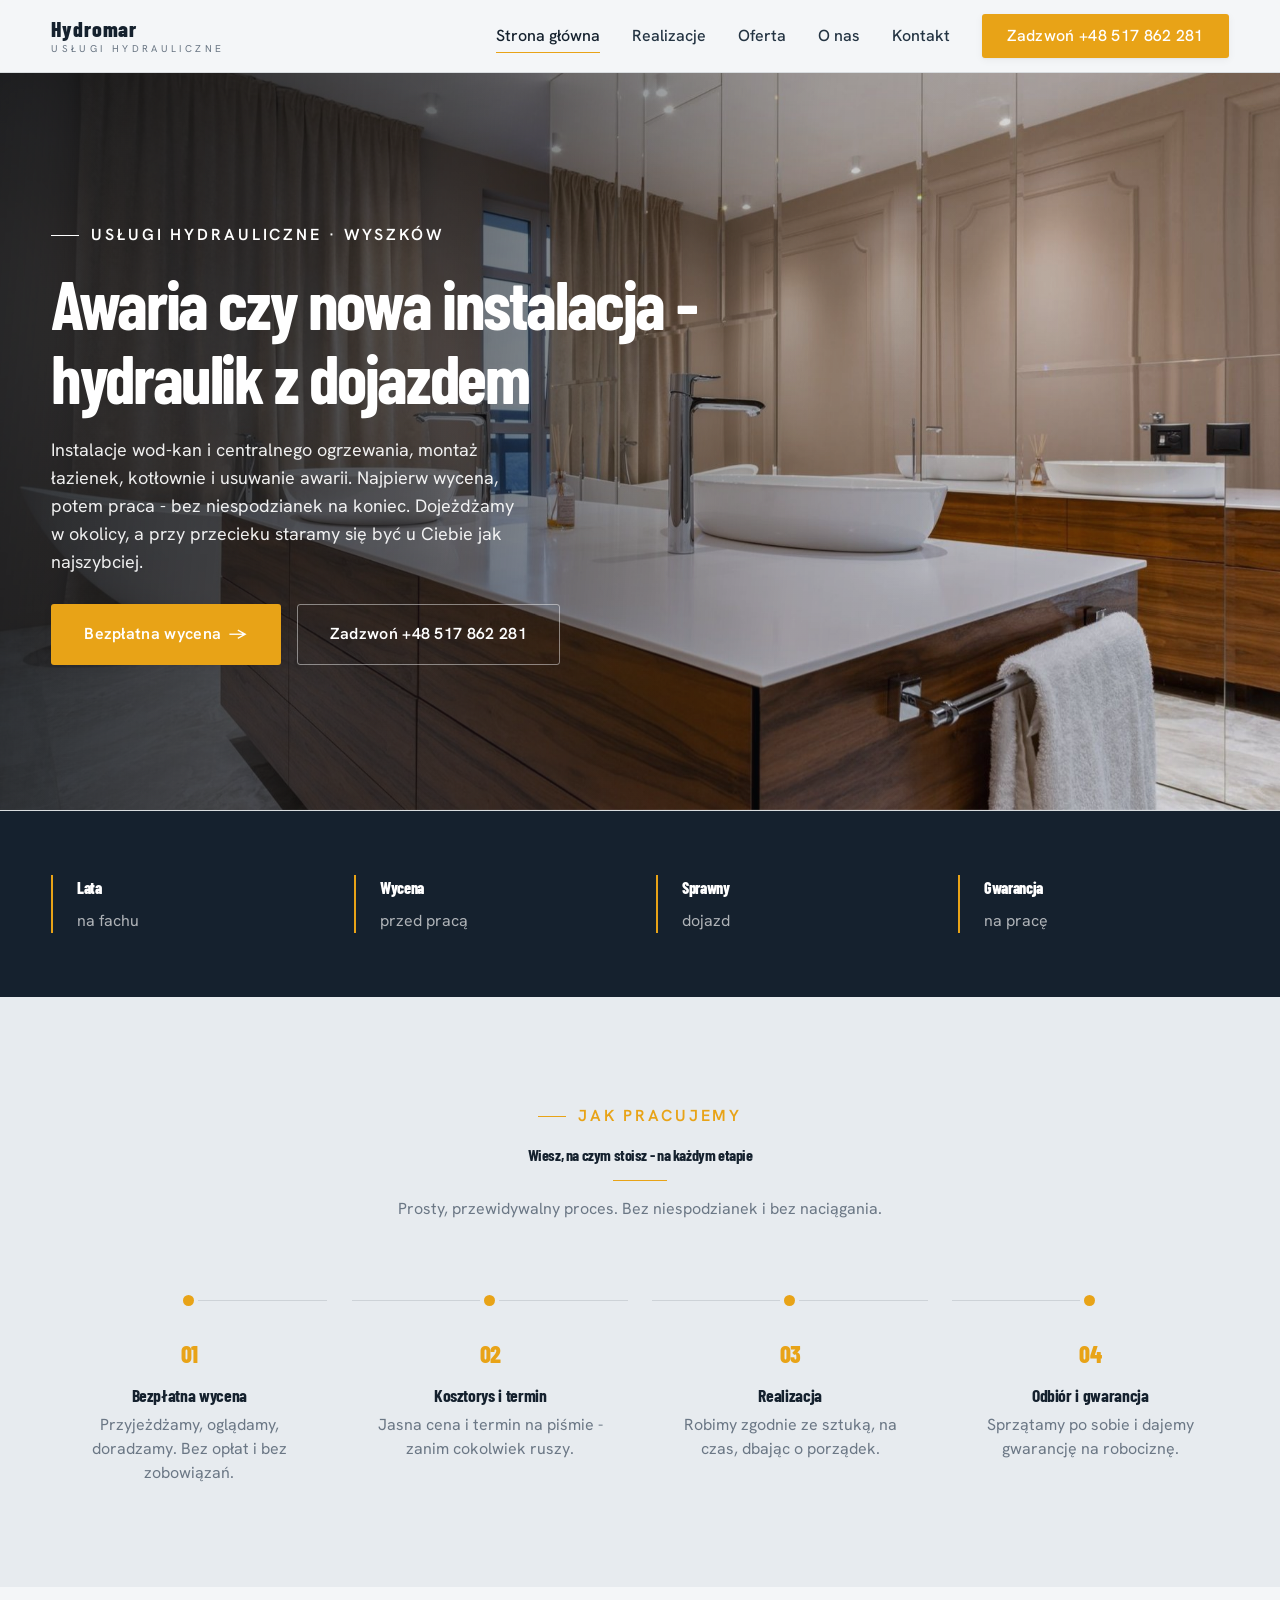
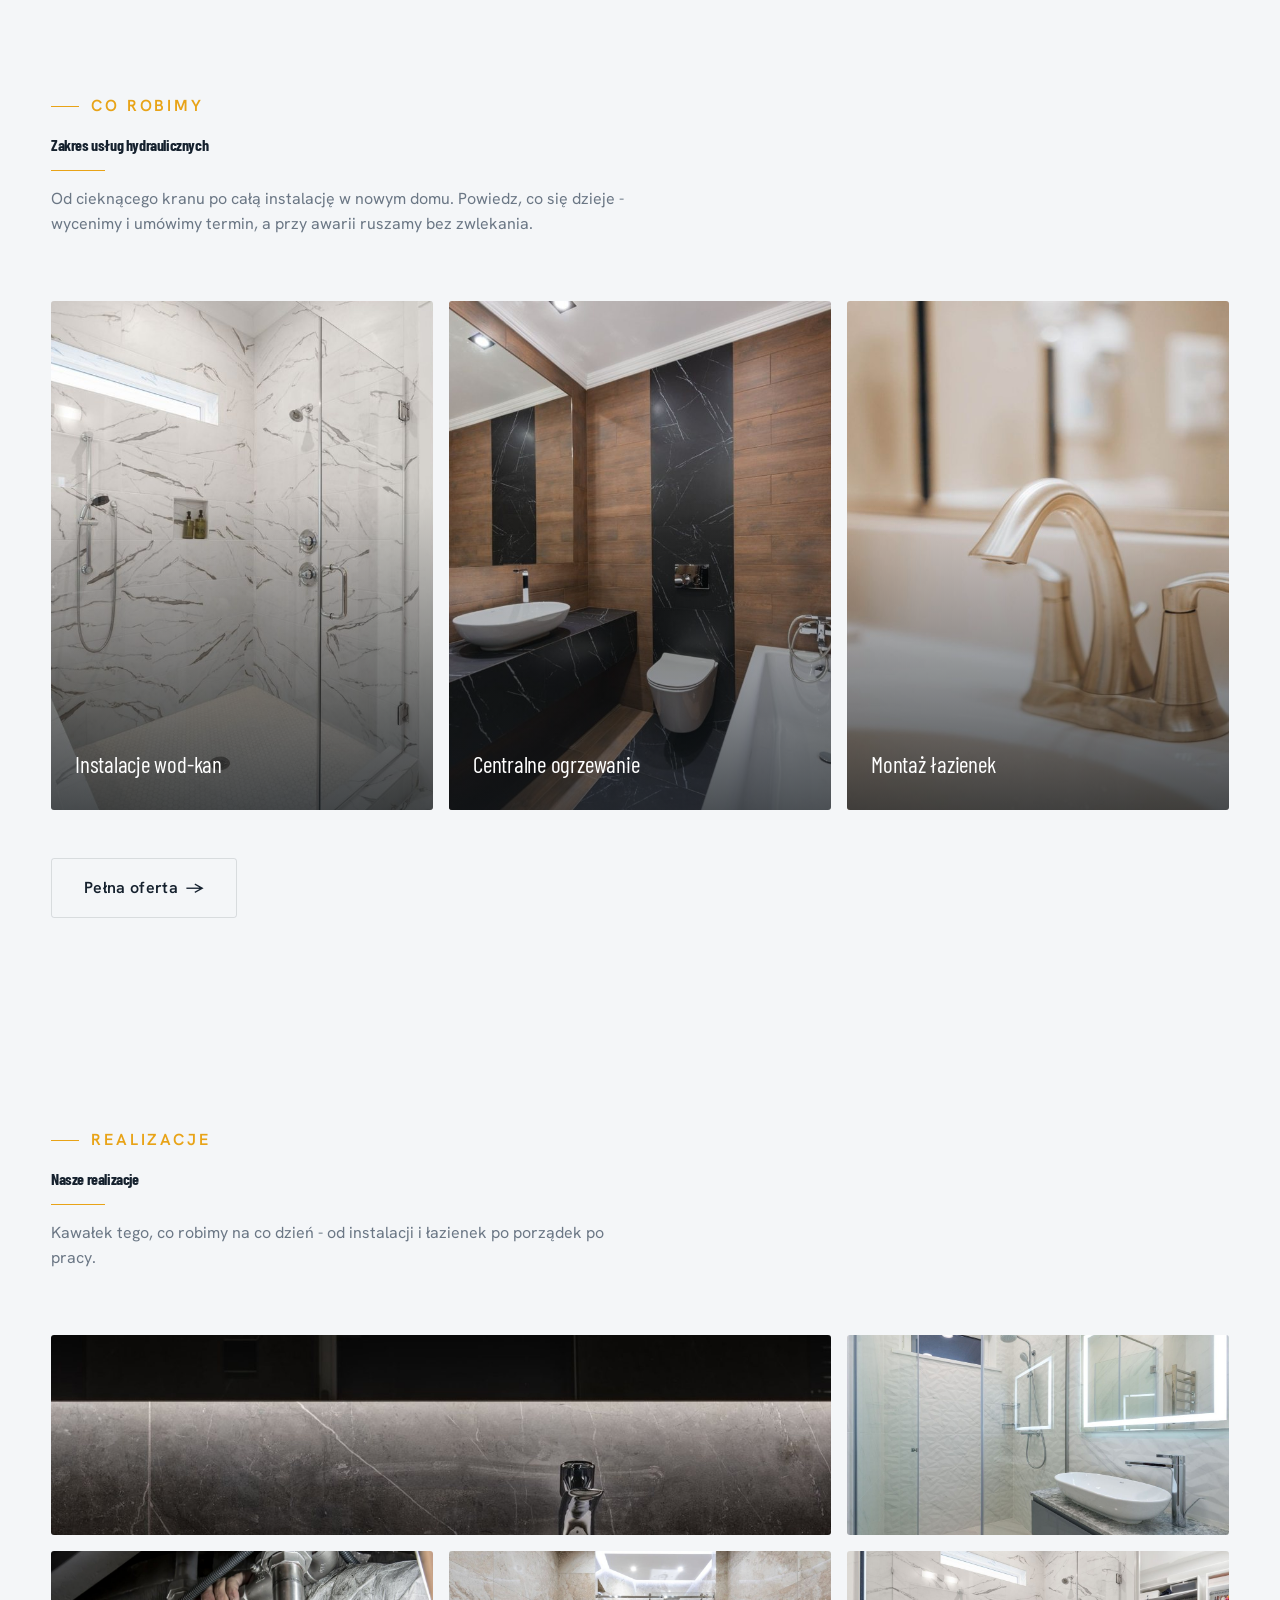
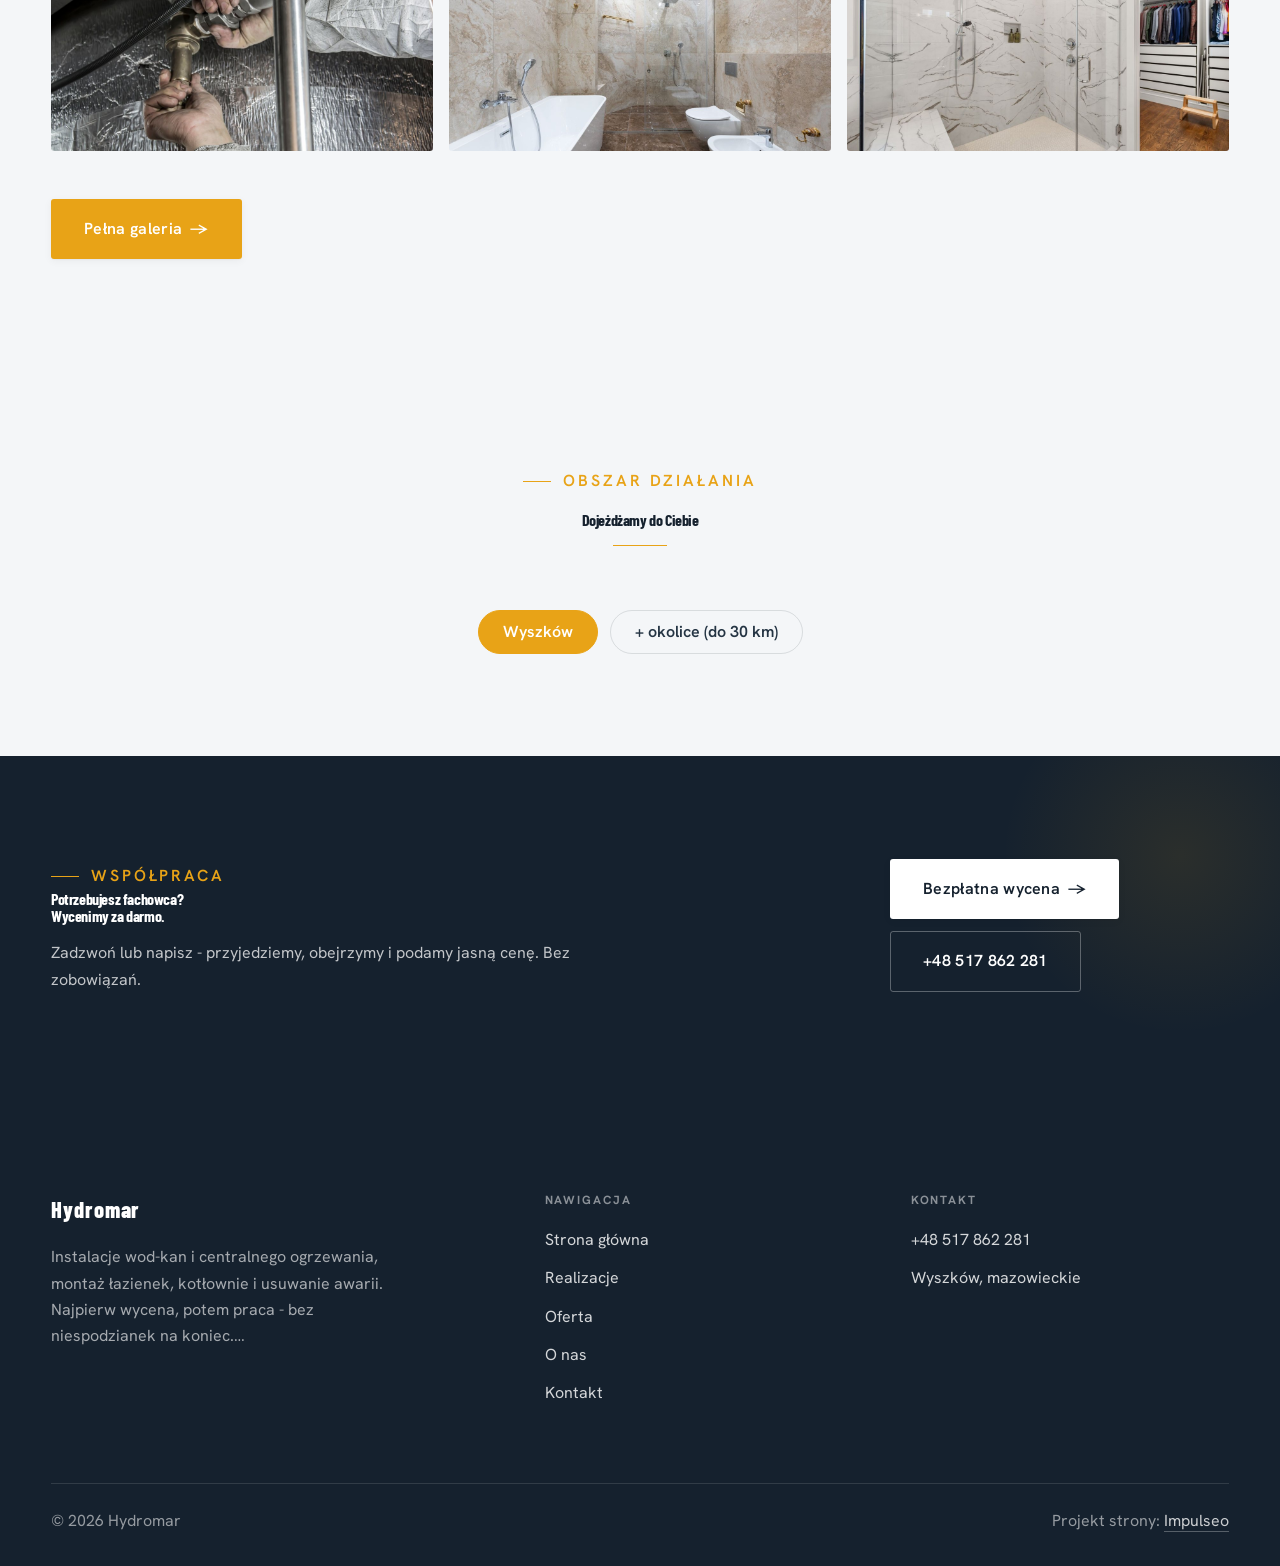
==== commit d57b4e53: "Stopka: podpis Impulseo z linkiem + poprawka znikajacego napisu w naglowku" ====
--- a/index.html
+++ b/index.html
@@ -142,7 +142,7 @@
     </div>
     <div class="foot-bot">
       <span>© 2026 Hydromar</span>
-      <span>Projekt strony: Krzysztof Brzeziński</span>
+      <span>Projekt strony: <a class="foot-credit" href="https://impulseo.pl" target="_blank" rel="noopener">Impulseo</a></span>
     </div>
   </div>
 </footer>
--- a/assets/styles.css
+++ b/assets/styles.css
@@ -1,7 +1,7 @@
 /* ============================================================
    STOLBASZ — premium, architektoniczny B2B fit-out
    Jasna paleta, zero brązu. System wg premium-web-craft.
-   Projekt strony: Krzysztof Brzeziński
+   Projekt strony: Impulseo (impulseo.pl)
    ============================================================ */
 
 :root{
@@ -452,3 +452,64 @@
 .awaria h3{color:#fff;font-size:clamp(1.3rem,1rem+1.2vw,1.8rem)}
 .awaria p{color:rgba(255,255,255,.72);margin-top:var(--space-2)}
 .awaria .btn-accent{white-space:nowrap}
+
+/* === HERO-FIT (29.07.2026) — hero DOPASOWUJE SIĘ do wysokości okna =========================
+   Zgłoszenie K. 29.07: na jego laptopie przyciski CTA w hero były ucięte dolną krawędzią
+   (Modern House). Pomiar headless (1512x879 → realny widok 792 px): dolna krawędź CTA
+   wypadała 123 px POD ekranem. Nawet przy maksymalnym oknie (982) było -20 px.
+
+   DLACZEGO POPRZEDNI FIX NIE DZIAŁAŁ: 27.07 dołożyliśmy @media(max-height:820px) — próg.
+   Widok K. ma ~792-895 px, czyli TUŻ NAD progiem → reguła w ogóle się nie włączała.
+   Progi są kruche: każdy inny laptop/dok/pasek zakładek przesuwa granicę.
+
+   ROZWIĄZANIE: zero progów. Każdy rozmiar, który decyduje o wysokości hero (typografia,
+   odstępy, padding), dostaje `min(dotychczasowa-wartość, X svh)` — czyli na wysokim ekranie
+   nic się nie zmienia, a im niższe okno, tym płynniej mniejsze. Treści NIE ucinamy.
+
+   Doklejane na SAM KONIEC styles.css (po motion) → wygrywa kaskadę, nie rusza reguł w miejscu.
+   Weryfikacja: tools-retrofit/measure_fold.py (mierzy zapas pod CTA dla 720/800/879/982). */
+
+/* ---------- HERO KINOWY (strona główna, rodziny „editorial") ---------- */
+.hero-cine .wrap{padding-block:min(var(--space-8),4svh)}
+.hero-cine .eyebrow{margin-bottom:min(var(--space-5),2svh)}
+.hero-cine h1{font-size:min(clamp(2.9rem,2rem + 4.4vw,5.2rem),7.6svh);
+  margin-bottom:min(var(--space-5),2.4svh)}
+.hero-cine .lead{font-size:min(1.125rem,2.3svh);line-height:1.55;
+  margin-bottom:min(var(--space-7),3.2svh)}
+
+/* ---------- HERO FACHOWCY — wariant A (pełny ekran) ---------- */
+.hf-panel{padding-top:min(clamp(6.5rem,13vh,9rem),11svh);
+  padding-bottom:min(clamp(2.6rem,6vh,3.6rem),4svh)}
+.hf-title{font-size:min(clamp(2.3rem,1.6rem + 3.2vw,4.3rem),7svh);
+  margin-top:min(var(--space-4),1.8svh);margin-bottom:min(var(--space-4),1.8svh)}
+.hf-lead{font-size:min(1.18rem,2.3svh);line-height:1.5}
+.hf-phone{margin-top:min(var(--space-6),2.8svh);margin-bottom:min(var(--space-5),2.2svh)}
+.hf-phone-num{font-size:min(clamp(2rem,1.5rem + 2.4vw,3.05rem),5.2svh)}
+.hf-trust{margin-top:min(var(--space-6),2.6svh);padding-top:min(var(--space-4),1.6svh)}
+
+/* Telefon: tam liczy się czytelność, nie upychanie — skalowanie wysokością wyłączone,
+   bo przy 844 px wysokości ekranu svh-limity zaczęłyby zmniejszać tekst bez potrzeby. */
+@media(max-width:680px){
+  .hero-cine h1{font-size:clamp(1.9rem,1.15rem + 4.4vw,2.7rem)}
+  .hero-cine .lead{font-size:.98rem}
+  .hf-title{font-size:clamp(2.1rem,1.6rem + 3.2vw,3rem)}
+  .hf-lead{font-size:1rem}
+  .hf-phone-num{font-size:clamp(1.9rem,1.5rem + 2.4vw,2.5rem)}
+}
+/* === /HERO-FIT === */
+
+
+/* ====== IMPULSEO-FIX-20260731 ======================================================
+   1) PODPIS w stopce jest teraz linkiem do impulseo.pl - ma być widocznie klikalny.
+   2) ŻYWY NAGŁÓWEK: warstwa przenikających kadrów (.mt-hero-layer) miała z-index:1, więc
+      lądowała NAD przyciemnieniem hero, a w rodzinie „fachowcy" nawet nad panelem z tekstem
+      (.hf-panel nie miał własnego z-index). Efekt: przy zmianie zdjęcia napis znikał i wracał.
+      Teraz warstwa idzie tam, gdzie zdjęcie tła (z-index:-2), a treść nagłówka dostaje twardy
+      z-index:3. Zmieniają się WYŁĄCZNIE zdjęcia w tle - napis stoi nieruchomo.
+      (hero-cine celowo pominięte: tam img ma z-index:0 i układ był poprawny.) */
+.foot-bot a.foot-credit{color:rgba(255,255,255,.78);text-decoration:none;border-bottom:1px solid rgba(255,255,255,.28)}
+.foot-bot a.foot-credit:hover{color:#fff;border-bottom-color:#fff}
+.hero-fach > img.mt-hero-layer,.hero-gastro > img.mt-hero-layer,.hero-auto > img.mt-hero-layer,
+.hero-dom > img.mt-hero-layer,.hero-studio > img.mt-hero-layer{z-index:-2}
+.hf-panel,.hf-inner,.hd-panel,.hk-panel,.ha-inner,.hs-inner,.hg-inner{position:relative;z-index:3}
+/* ====== koniec IMPULSEO-FIX-20260731 ====== */
